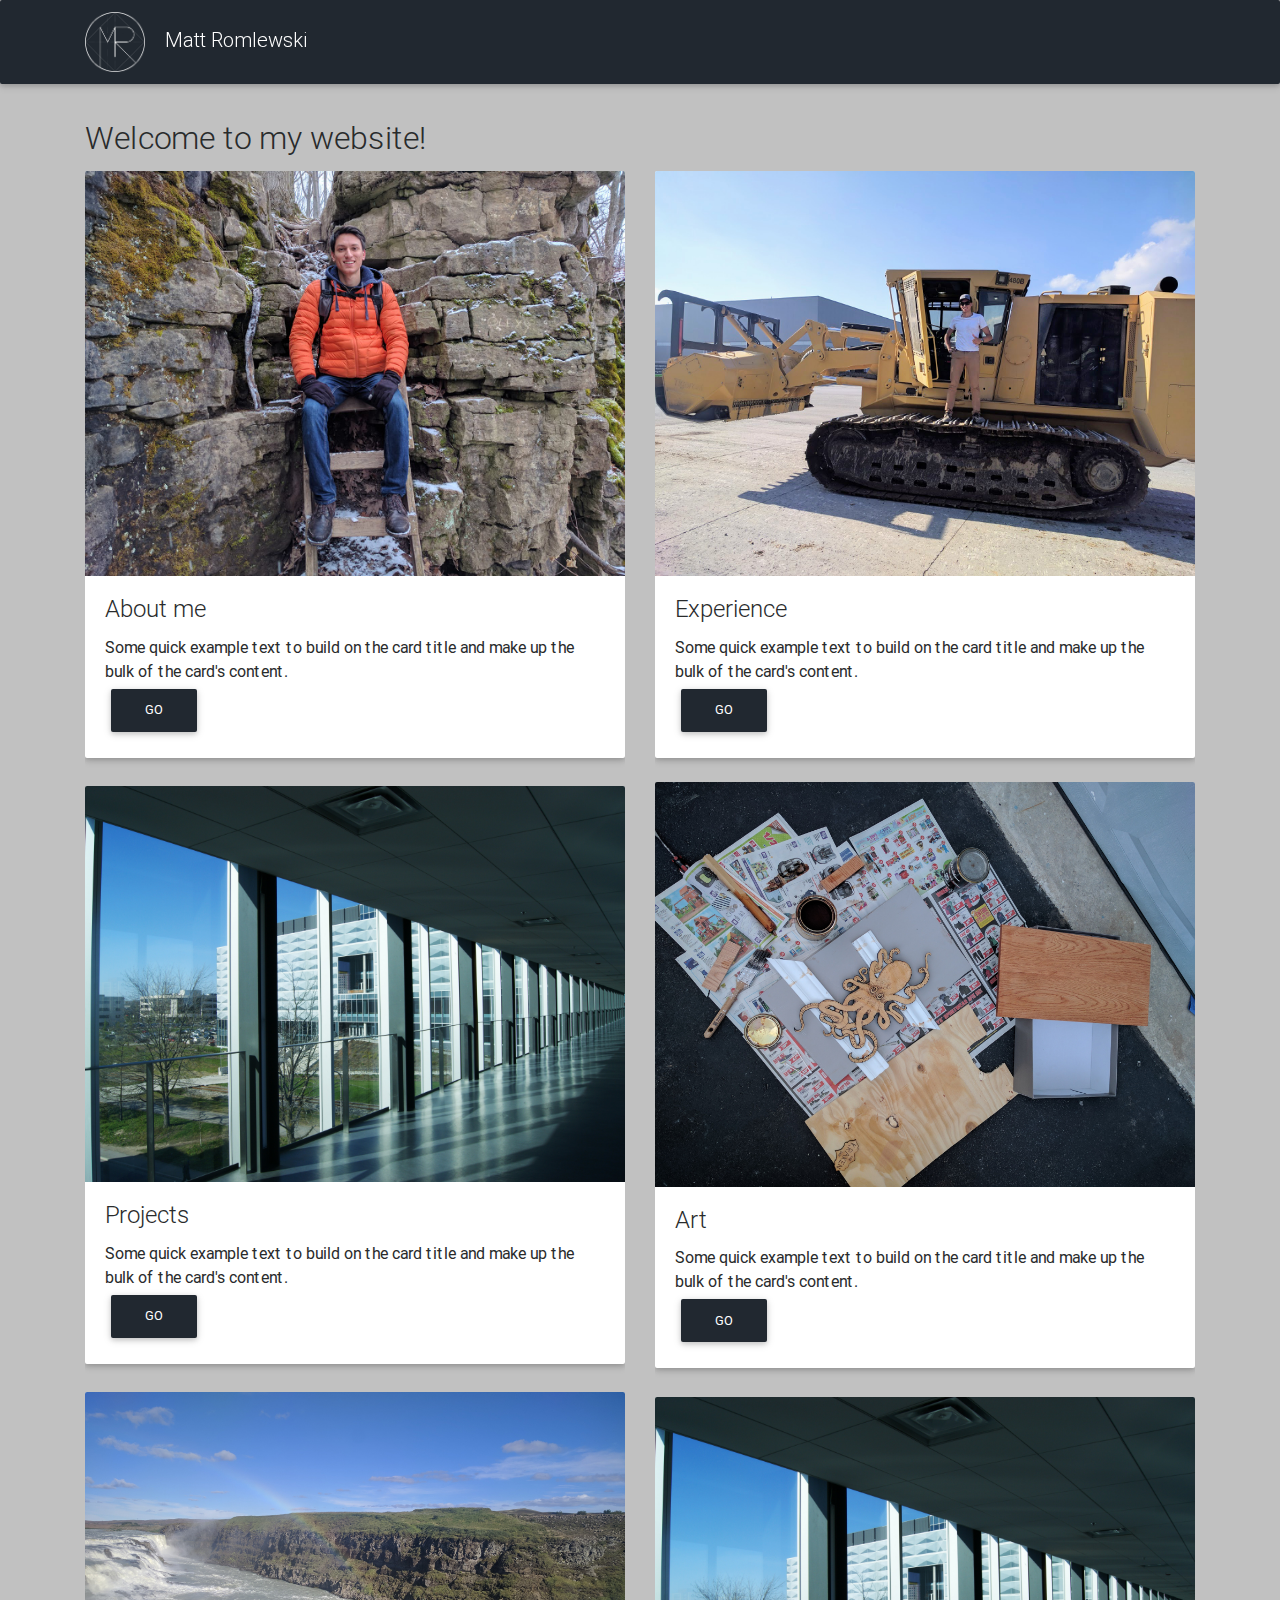
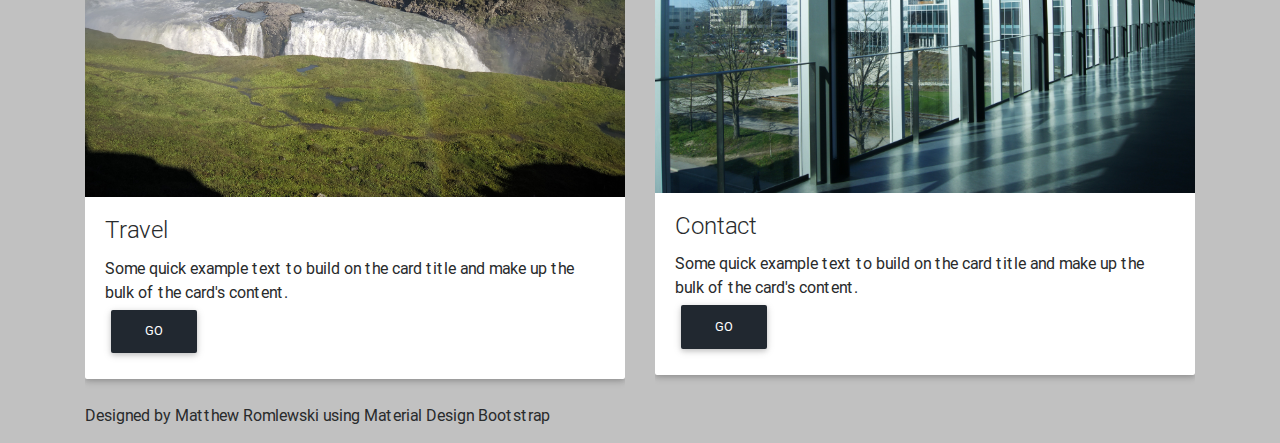
==== index.html @ 35d5eb34 "amout me" ====
<!DOCTYPE html>
<html lang="en">

<head>
    <meta charset="utf-8">
    <meta name="viewport" content="width=device-width, initial-scale=1, shrink-to-fit=no">
    <meta http-equiv="x-ua-compatible" content="ie=edge">
    <title>Matt Romlewski</title>
    <!-- Font Awesome -->
    <link rel="stylesheet" href="https://maxcdn.bootstrapcdn.com/font-awesome/4.6.0/css/font-awesome.min.css">
    <!-- Bootstrap core CSS -->
    <link href="css/bootstrap.min.css" rel="stylesheet">
    <!-- Material Design Bootstrap -->
    <link href="css/mdb.min.css" rel="stylesheet">
    <!-- Your custom styles (optional) -->
    <link href="css/style.css" rel="stylesheet">

    <link rel="icon" href="img\res\mr.png">
</head>

<body>
    <header>
            
        <nav class="navbar fixed-top scrolling-navbar navbar-expand-lg navbar-dark bg-primary">
            <div class="container">

                <a class="navbar-brand" href="#"> <img id="" src="img\res\personalLogo3.png" alt="" width="60px" height="60px" href ="home.html">  &nbsp &nbspMatt Romlewski</a>
                <button class="navbar-toggler" type="button" data-toggle="collapse" data-target="#navbarSupportedContent" aria-controls="navbarSupportedContent"
                    aria-expanded="false" aria-label="Toggle navigation">
                    <span class="navbar-toggler-icon"></span>
                </button>
                
                <div class="collapse navbar-collapse" id="navbarSupportedContent">
                    <ul class="navbar-nav mr-auto">
                        <li class="nav-item active">
                            <a class="nav-link" href="#">Home <span class="sr-only">(current)</span></a>
                        </li>
                        <li class="nav-item">
                                <a class="nav-link" href="about.html">About me</a>
                        </li>
                        <li class="nav-item">
                                <a class="nav-link" href="#">Experience</a>
                        </li>
                        <li class="nav-item">
                            <a class="nav-link" href="#">Projects</a>
                        </li>
                        <li class="nav-item">
                            <a class="nav-link" href="#">Art</a>
                        </li>
                        <li class="nav-item">
                                <a class="nav-link" href="#">Travel</a>
                        </li>
                        <li class="nav-item">
                                <a class="nav-link" href="#">Contact</a>
                        </li>
                    </ul>
                </div>
            </div>
        </nav>
    </header>

  <main>
    <div class="container">
        <br><br><br><br><br>
        
        <h2 class="mb-1">Welcome to my website!</h2>
        
        <div class="row">
            <div class="col-md-6">
                <div class="flex-center flex-column animated fadeIn">                                    
                    <div class="view overlay hm-white-slight">
                        <div class="card">
                            <div class="view overlay hm-white-slight">
                                <img src="img\res\ladder.jpg" class="img-fluid" alt="">
                                <a>
                                    <div class="mask"></div>
                                </a>
                            </div>
                            <div class="card-block">
                                <h4 class="card-title">About me</h4>
                                <p class="card-text">Some quick example text to build on the card title and make up the bulk of the card's content.</p>
                                <a href="about.html" class="btn bg-primary">Go</a>
                            </div>  
                        </div> 
                        <br>                                              
                    </div>                                     
                </div>
            </div>

            <div class="col-md-6">
                
                <div class="flex-center flex-column animated fadeIn">                                    
                    <div class="view overlay hm-white-slight">
                        <div class="card">
                            <div class="view overlay hm-white-slight">
                                <img src="img\res\480.jpg" class="img-fluid" alt="">
                                <a>
                                    <div class="mask"></div>
                                </a>
                            </div>
                            <div class="card-block">
                                <h4 class="card-title">Experience</h4>
                                <p class="card-text">Some quick example text to build on the card title and make up the bulk of the card's content.</p>
                                <a href="#" class="btn bg-primary">Go</a>
                            </div>  
                        </div> 
                        <br>                                             
                    </div>                                     
                </div>                        
            </div>
        </div>

        <div class="row">
            <div class="col-md-6">
                <div class="flex-center flex-column animated fadeIn">                                    
                    <div class="view overlay hm-white-slight">
                        <div class="card">
                            <div class="view overlay hm-white-slight">
                                <img src="img\res\bridge.jpg" class="img-fluid" alt="">
                                <a>
                                    <div class="mask"></div>
                                </a>
                            </div>
                            <div class="card-block">
                                <h4 class="card-title">Projects</h4>
                                <p class="card-text">Some quick example text to build on the card title and make up the bulk of the card's content.</p>
                                <a href="#" class="btn bg-primary">Go</a>
                            </div>  
                        </div>  
                        <br>                                             
                    </div>                                     
                </div>        
            </div>        

            <div class="col-md-6">
                <div class="flex-center flex-column animated fadeIn">                                    
                    <div class="view overlay hm-white-slight">
                        <div class="card">
                            <div class="view overlay hm-white-slight">
                                <img src="img\res\kraken.jpg" class="img-fluid" alt="">
                                <a>
                                    <div class="mask"></div>
                                </a>
                            </div>
                            <div class="card-block">
                                <h4 class="card-title">Art</h4>
                                <p class="card-text">Some quick example text to build on the card title and make up the bulk of the card's content.</p>
                                <a href="#" class="btn bg-primary">Go</a>
                            </div>  
                        </div>  
                        <br>                                             
                    </div>                                     
                </div>
            </div>
        </div>
        <div class="row">
                <div class="col-md-6">
                    <div class="flex-center flex-column animated fadeIn">                                    
                        <div class="view overlay hm-white-slight">
                            <div class="card">
                                <div class="view overlay hm-white-slight">
                                    <img src="img\res\gulfoss.jpg" class="img-fluid" alt="">
                                    <a>
                                        <div class="mask"></div>
                                    </a>
                                </div>
                                <div class="card-block">
                                    <h4 class="card-title">Travel</h4>
                                    <p class="card-text">Some quick example text to build on the card title and make up the bulk of the card's content.</p>
                                    <a href="#" class="btn bg-primary">Go</a>
                                </div>  
                            </div>  
                            <br>                                             
                        </div>                                     
                    </div>        
                </div>        
    
                <div class="col-md-6">
                    <div class="flex-center flex-column animated fadeIn">                                    
                        <div class="view overlay hm-white-slight">
                            <div class="card">
                                <div class="view overlay hm-white-slight">
                                    <img src="img\res\bridge.jpg" class="img-fluid" alt="">
                                    <a >
                                        <div class="mask"></div>
                                    </a>
                                </div>
                                <div class="card-block">
                                    <h4 class="card-title">Contact</h4>
                                    <p class="card-text">Some quick example text to build on the card title and make up the bulk of the card's content.</p>
                                    <a href="#" class="btn bg-primary">Go</a>
                                </div>  
                            </div>  
                            <br>                                             
                        </div>                                     
                    </div>
                </div>
            </div>
            <p>Designed by Matthew Romlewski using Material Design Bootstrap</p>
    </div>
  </main>
    <script type="text/javascript" src="js/jquery-3.1.1.min.js"></script>
    <script type="text/javascript" src="js/tether.min.js"></script>
    <script type="text/javascript" src="js/bootstrap.min.js"></script>
    <script type="text/javascript" src="js/mdb.min.js"></script>
</body>

</html>
---- css/style.css ----
body{

    background-color: #C1C1C1;
}

#myname {
    font-size: 1em;
}

#homeBar{
    background-color: #212830;
}

#lefttext{
    text-align: center;
}
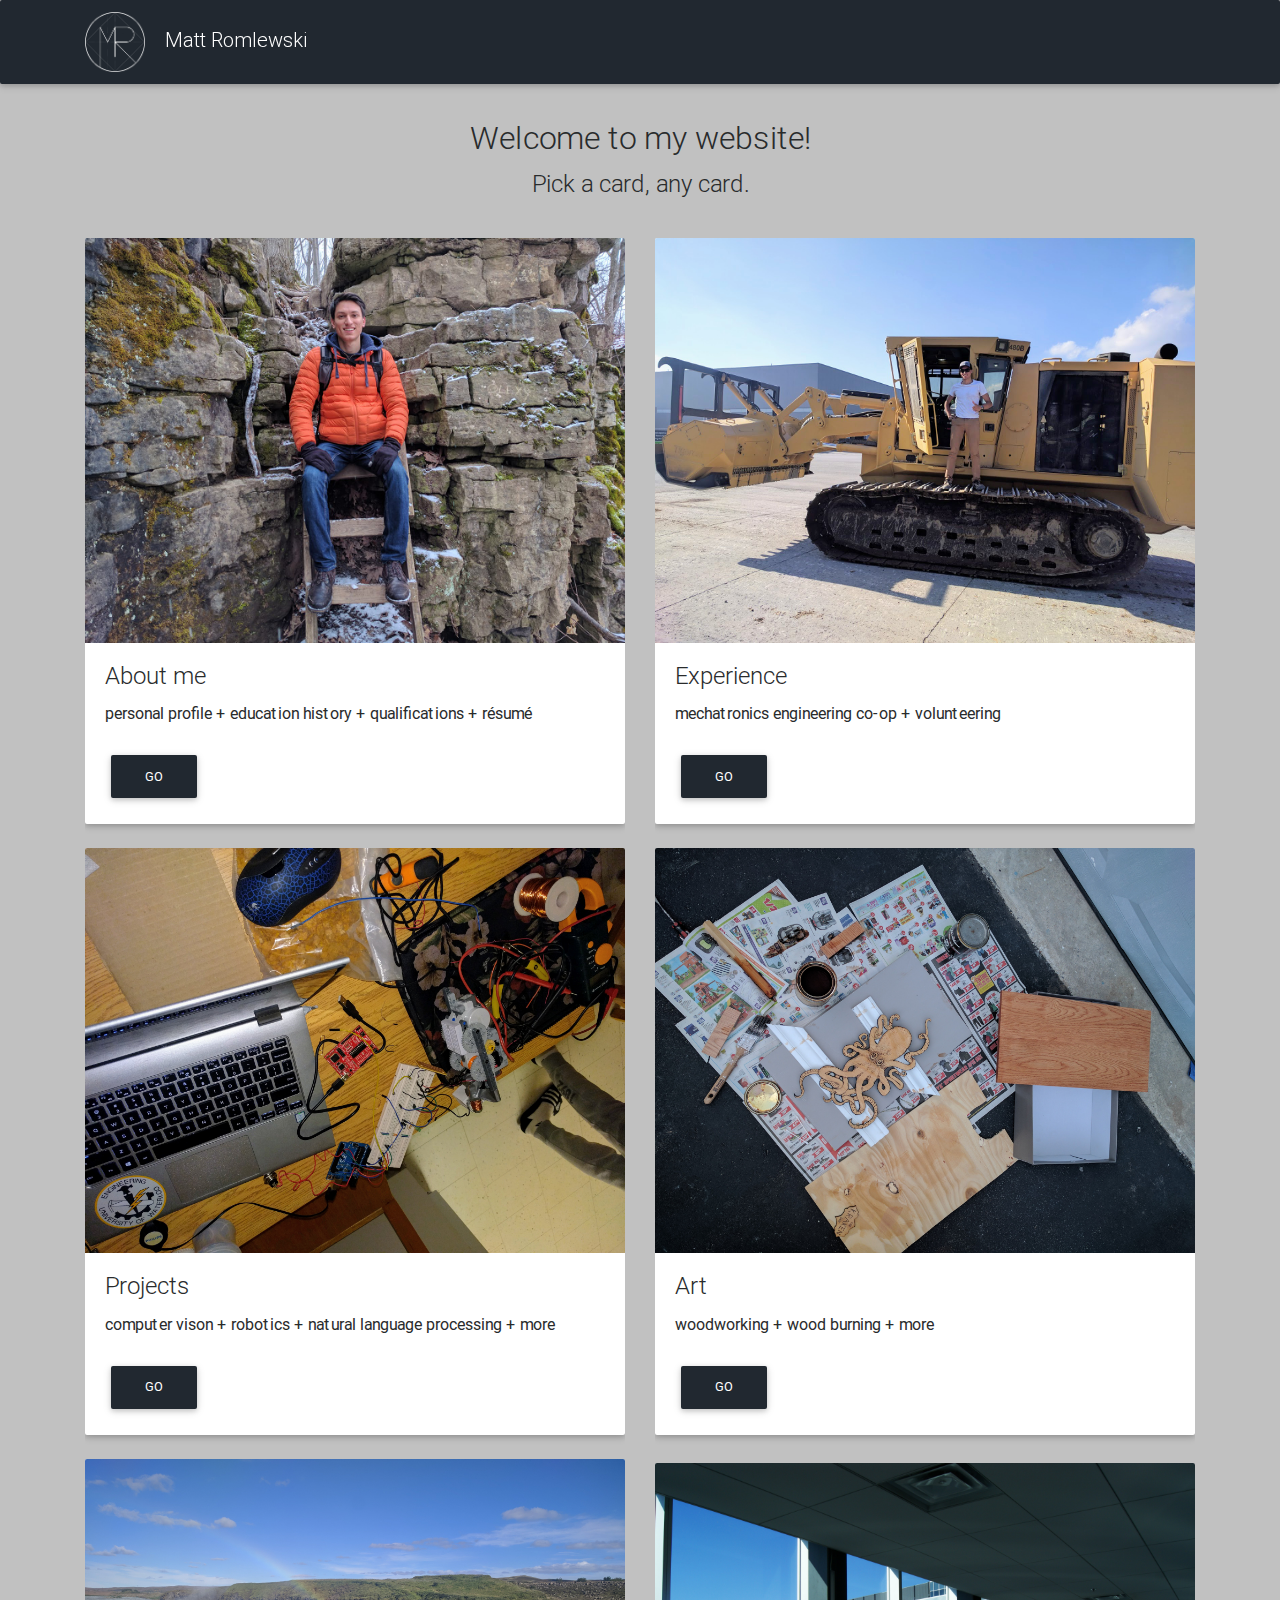
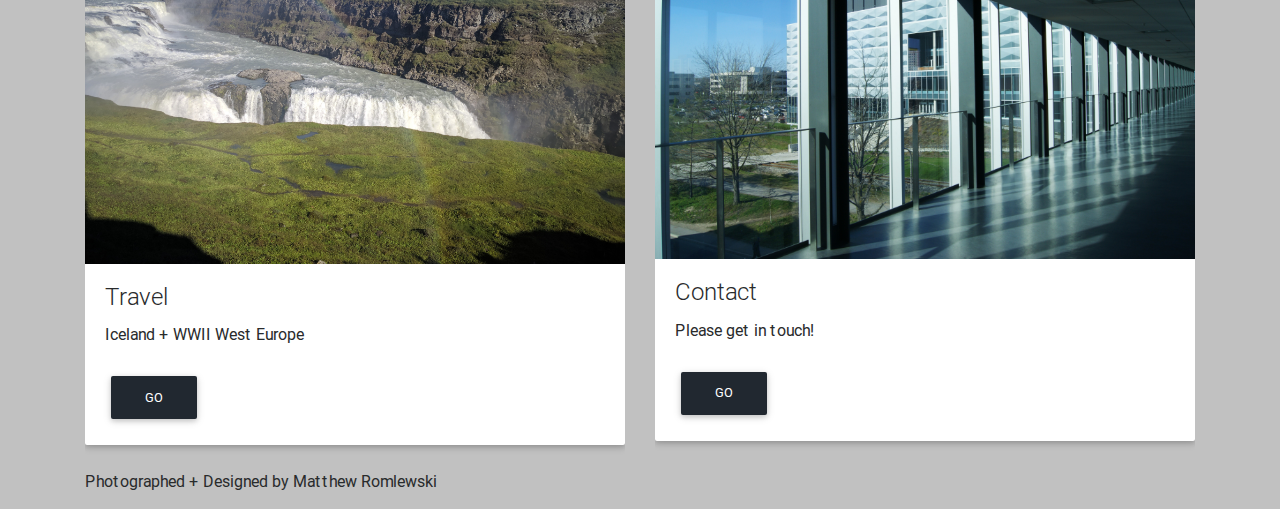
==== commit b780177d: "Card descriptions" ====
--- a/index.html
+++ b/index.html
@@ -63,8 +63,9 @@
     <div class="container">
         <br><br><br><br><br>
         
-        <h2 class="mb-1">Welcome to my website!</h2>
-        
+        <h2 id= "lefttext" class="mb-1">Welcome to my website! </h2>
+        <h4 id= "lefttext" class="mb-1">Pick a card, any card. </h4>
+        <br>
         <div class="row">
             <div class="col-md-6">
                 <div class="flex-center flex-column animated fadeIn">                                    
@@ -78,7 +79,8 @@
                             </div>
                             <div class="card-block">
                                 <h4 class="card-title">About me</h4>
-                                <p class="card-text">Some quick example text to build on the card title and make up the bulk of the card's content.</p>
+                                <p class="card-text">personal profile + education history + qualifications + résumé  </p>
+                                <br>
                                 <a href="about.html" class="btn bg-primary">Go</a>
                             </div>  
                         </div> 
@@ -100,7 +102,8 @@
                             </div>
                             <div class="card-block">
                                 <h4 class="card-title">Experience</h4>
-                                <p class="card-text">Some quick example text to build on the card title and make up the bulk of the card's content.</p>
+                                <p class="card-text">mechatronics engineering co-op + volunteering </p>
+                                <br>
                                 <a href="#" class="btn bg-primary">Go</a>
                             </div>  
                         </div> 
@@ -116,14 +119,15 @@
                     <div class="view overlay hm-white-slight">
                         <div class="card">
                             <div class="view overlay hm-white-slight">
-                                <img src="img\res\bridge.jpg" class="img-fluid" alt="">
+                                <img src="img\res\electronic.jpg" class="img-fluid" alt="">
                                 <a>
                                     <div class="mask"></div>
                                 </a>
                             </div>
                             <div class="card-block">
                                 <h4 class="card-title">Projects</h4>
-                                <p class="card-text">Some quick example text to build on the card title and make up the bulk of the card's content.</p>
+                                <p class="card-text">computer vison + robotics + natural language processing + more</p>
+                                <br>
                                 <a href="#" class="btn bg-primary">Go</a>
                             </div>  
                         </div>  
@@ -144,7 +148,9 @@
                             </div>
                             <div class="card-block">
                                 <h4 class="card-title">Art</h4>
-                                <p class="card-text">Some quick example text to build on the card title and make up the bulk of the card's content.</p>
+                                <p class="card-text">woodworking + wood burning + more</p>
+                                <br>
+
                                 <a href="#" class="btn bg-primary">Go</a>
                             </div>  
                         </div>  
@@ -166,7 +172,8 @@
                                 </div>
                                 <div class="card-block">
                                     <h4 class="card-title">Travel</h4>
-                                    <p class="card-text">Some quick example text to build on the card title and make up the bulk of the card's content.</p>
+                                    <p class="card-text">Iceland + WWII West Europe</p>
+                                    <br>
                                     <a href="#" class="btn bg-primary">Go</a>
                                 </div>  
                             </div>  
@@ -187,7 +194,8 @@
                                 </div>
                                 <div class="card-block">
                                     <h4 class="card-title">Contact</h4>
-                                    <p class="card-text">Some quick example text to build on the card title and make up the bulk of the card's content.</p>
+                                    <p class="card-text">Please get in touch!</p>
+                                    <br>
                                     <a href="#" class="btn bg-primary">Go</a>
                                 </div>  
                             </div>  
@@ -196,7 +204,7 @@
                     </div>
                 </div>
             </div>
-            <p>Designed by Matthew Romlewski using Material Design Bootstrap</p>
+            <p>Photographed + Designed by Matthew Romlewski</p>
     </div>
   </main>
     <script type="text/javascript" src="js/jquery-3.1.1.min.js"></script>
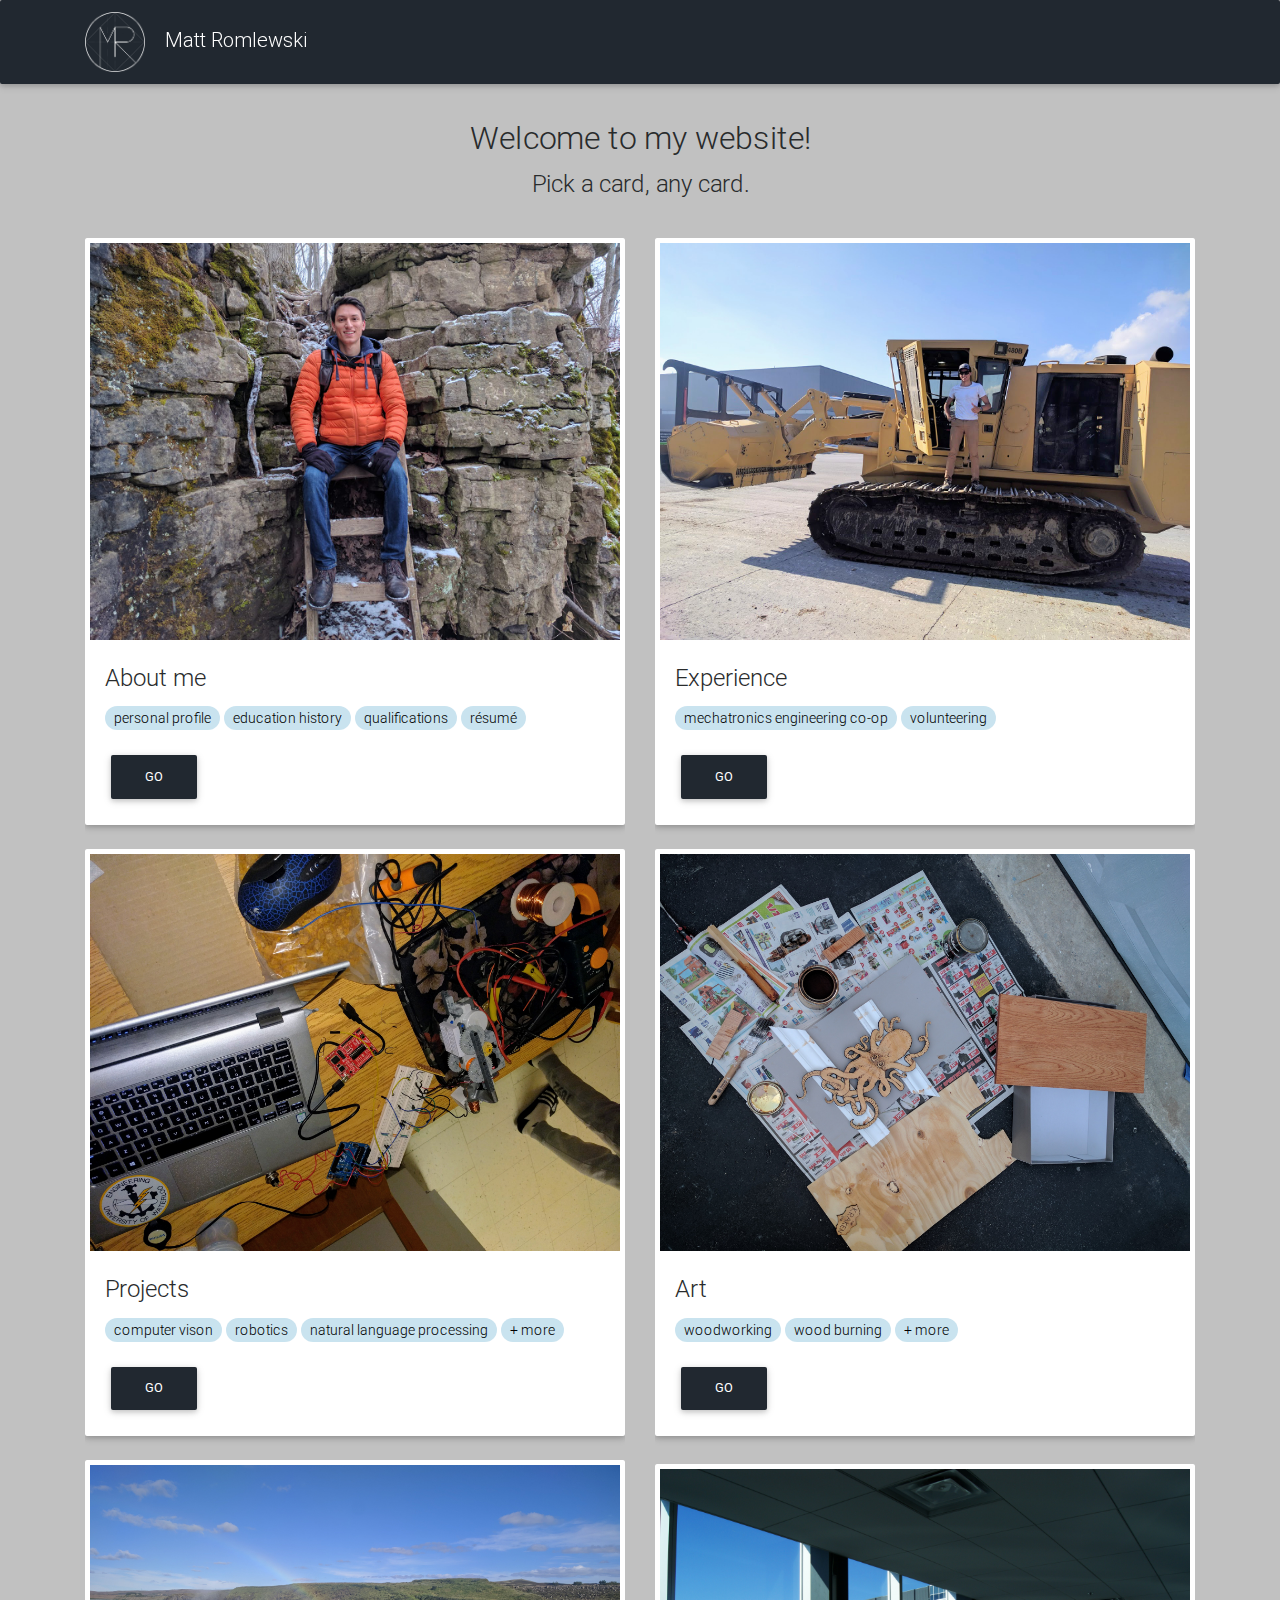
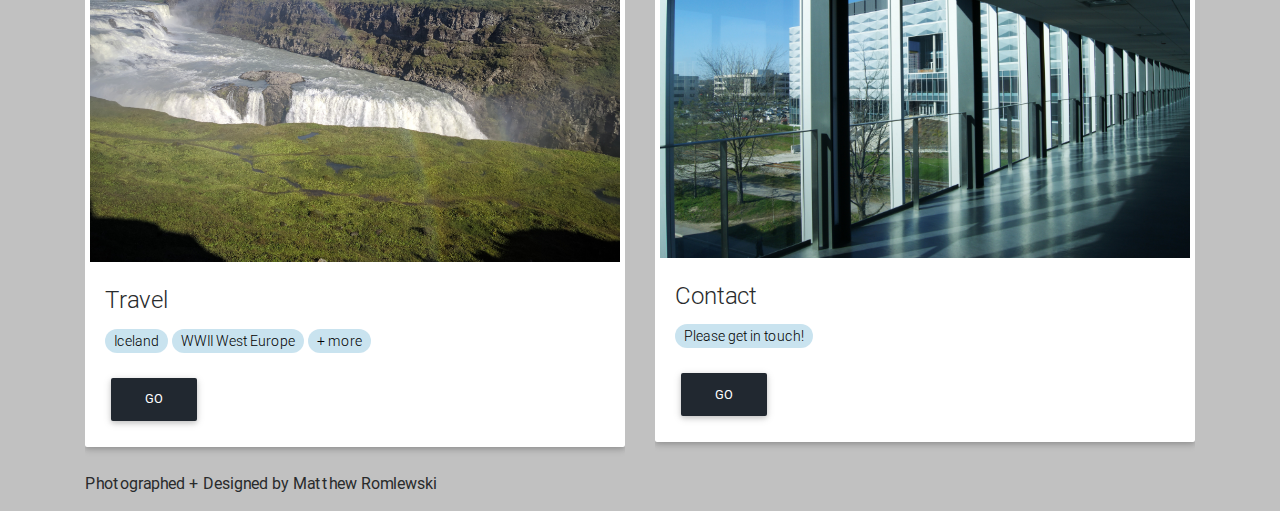
==== commit 706d8e77: "added pill badges and img padding modifying class" ====
--- a/index.html
+++ b/index.html
@@ -6,13 +6,9 @@
     <meta name="viewport" content="width=device-width, initial-scale=1, shrink-to-fit=no">
     <meta http-equiv="x-ua-compatible" content="ie=edge">
     <title>Matt Romlewski</title>
-    <!-- Font Awesome -->
     <link rel="stylesheet" href="https://maxcdn.bootstrapcdn.com/font-awesome/4.6.0/css/font-awesome.min.css">
-    <!-- Bootstrap core CSS -->
     <link href="css/bootstrap.min.css" rel="stylesheet">
-    <!-- Material Design Bootstrap -->
     <link href="css/mdb.min.css" rel="stylesheet">
-    <!-- Your custom styles (optional) -->
     <link href="css/style.css" rel="stylesheet">
 
     <link rel="icon" href="img\res\mr.png">
@@ -21,10 +17,10 @@
 <body>
     <header>
             
-        <nav class="navbar fixed-top scrolling-navbar navbar-expand-lg navbar-dark bg-primary">
+        <nav class="navbar fixed-top scrolling-navbar navbar-expand-lg navbar-dark bg-primary homeBar">
             <div class="container">
 
-                <a class="navbar-brand" href="#"> <img id="" src="img\res\personalLogo3.png" alt="" width="60px" height="60px" href ="home.html">  &nbsp &nbspMatt Romlewski</a>
+                <a class="navbar-brand" href=""> <img id="" src="img\res\personalLogo3.png" alt="" width="60px" height="60px" href ="index.html">  &nbsp &nbspMatt Romlewski</a>
                 <button class="navbar-toggler" type="button" data-toggle="collapse" data-target="#navbarSupportedContent" aria-controls="navbarSupportedContent"
                     aria-expanded="false" aria-label="Toggle navigation">
                     <span class="navbar-toggler-icon"></span>
@@ -39,7 +35,7 @@
                                 <a class="nav-link" href="about.html">About me</a>
                         </li>
                         <li class="nav-item">
-                                <a class="nav-link" href="#">Experience</a>
+                                <a class="nav-link" href="experience.html">Experience</a>
                         </li>
                         <li class="nav-item">
                             <a class="nav-link" href="#">Projects</a>
@@ -70,17 +66,23 @@
             <div class="col-md-6">
                 <div class="flex-center flex-column animated fadeIn">                                    
                     <div class="view overlay hm-white-slight">
-                        <div class="card">
-                            <div class="view overlay hm-white-slight">
-                                <img src="img\res\ladder.jpg" class="img-fluid" alt="">
+                        <div class="card ">
+                            <div class="view overlay hm-white-slight">
+                                <img src="img\res\ladder.jpg" class="paddedIMG img-fluid" alt="">
                                 <a>
                                     <div class="mask"></div>
                                 </a>
                             </div>
                             <div class="card-block">
                                 <h4 class="card-title">About me</h4>
-                                <p class="card-text">personal profile + education history + qualifications + résumé  </p>
-                                <br>
+                                <p class="card-text ">
+                                        <h5><span class="badge-pill badge-light">personal profile</span> 
+                                            <span class="badge-pill badge-light">education history</span>
+                                            <span class="badge-pill badge-light">qualifications</span>
+                                            <span class="badge-pill badge-light">résumé</span>
+                                        </h5>
+                                </p>
+                               
                                 <a href="about.html" class="btn bg-primary">Go</a>
                             </div>  
                         </div> 
@@ -95,16 +97,17 @@
                     <div class="view overlay hm-white-slight">
                         <div class="card">
                             <div class="view overlay hm-white-slight">
-                                <img src="img\res\480.jpg" class="img-fluid" alt="">
+                                <img src="img\res\480.jpg" class=" paddedIMG img-fluid" alt="">
                                 <a>
                                     <div class="mask"></div>
                                 </a>
                             </div>
                             <div class="card-block">
                                 <h4 class="card-title">Experience</h4>
-                                <p class="card-text">mechatronics engineering co-op + volunteering </p>
-                                <br>
-                                <a href="#" class="btn bg-primary">Go</a>
+                                <h5><span class="badge-pill badge-light">mechatronics engineering co-op</span> 
+                                    <span class="badge-pill badge-light">volunteering</span>
+                                </h5>
+                                <a href="experience.html" class="btn bg-primary">Go</a>
                             </div>  
                         </div> 
                         <br>                                             
@@ -119,16 +122,20 @@
                     <div class="view overlay hm-white-slight">
                         <div class="card">
                             <div class="view overlay hm-white-slight">
-                                <img src="img\res\electronic.jpg" class="img-fluid" alt="">
+                                <img src="img\res\electronic.jpg" class="paddedIMG img-fluid" alt="">
                                 <a>
                                     <div class="mask"></div>
                                 </a>
                             </div>
                             <div class="card-block">
                                 <h4 class="card-title">Projects</h4>
-                                <p class="card-text">computer vison + robotics + natural language processing + more</p>
-                                <br>
-                                <a href="#" class="btn bg-primary">Go</a>
+                                <h5><span class="badge-pill badge-light">computer vison</span> 
+                                    <span class="badge-pill badge-light">robotics</span>
+                                    <span class="badge-pill badge-light">natural language processing</span>
+                                    <span class="badge-pill badge-light">+ more</span>
+                                </h5>
+                                
+                                <a href="" class="btn bg-primary">Go</a>
                             </div>  
                         </div>  
                         <br>                                             
@@ -141,17 +148,21 @@
                     <div class="view overlay hm-white-slight">
                         <div class="card">
                             <div class="view overlay hm-white-slight">
-                                <img src="img\res\kraken.jpg" class="img-fluid" alt="">
-                                <a>
-                                    <div class="mask"></div>
-                                </a>
-                            </div>
-                            <div class="card-block">
+                                <img src="img\res\kraken.jpg" class="img-fluid paddedIMG" alt="">
+                                <a>
+                                    <div class="mask"></div>
+                                </a>
+                            </div>
+                            <div class="card-block">
+
                                 <h4 class="card-title">Art</h4>
-                                <p class="card-text">woodworking + wood burning + more</p>
-                                <br>
-
-                                <a href="#" class="btn bg-primary">Go</a>
+                                <h5><span class="badge-pill badge-light">woodworking</span> 
+                                    <span class="badge-pill badge-light">wood burning</span>
+                                    <span class="badge-pill badge-light">+ more</span>
+                                </h5>
+                                
+
+                                <a href="" class="btn bg-primary">Go</a>
                             </div>  
                         </div>  
                         <br>                                             
@@ -165,16 +176,19 @@
                         <div class="view overlay hm-white-slight">
                             <div class="card">
                                 <div class="view overlay hm-white-slight">
-                                    <img src="img\res\gulfoss.jpg" class="img-fluid" alt="">
+                                    <img src="img\res\gulfoss.jpg" class="img-fluid paddedIMG" alt="">
                                     <a>
                                         <div class="mask"></div>
                                     </a>
                                 </div>
                                 <div class="card-block">
                                     <h4 class="card-title">Travel</h4>
-                                    <p class="card-text">Iceland + WWII West Europe</p>
-                                    <br>
-                                    <a href="#" class="btn bg-primary">Go</a>
+                                    <h5><span class="badge-pill badge-light">Iceland</span> 
+                                        <span class="badge-pill badge-light">WWII West Europe</span>
+                                        <span class="badge-pill badge-light">+ more</span>
+                                    </h5>
+                                    
+                                    <a href="" class="btn bg-primary">Go</a>
                                 </div>  
                             </div>  
                             <br>                                             
@@ -187,16 +201,19 @@
                         <div class="view overlay hm-white-slight">
                             <div class="card">
                                 <div class="view overlay hm-white-slight">
-                                    <img src="img\res\bridge.jpg" class="img-fluid" alt="">
+                                    <img src="img\res\bridge.jpg" class="img-fluid paddedIMG" alt="">
                                     <a >
                                         <div class="mask"></div>
                                     </a>
                                 </div>
                                 <div class="card-block">
                                     <h4 class="card-title">Contact</h4>
-                                    <p class="card-text">Please get in touch!</p>
-                                    <br>
-                                    <a href="#" class="btn bg-primary">Go</a>
+                                    <h5><span class="badge-pill badge-light">Please get in touch!</span> 
+                                
+                                    </h5>
+                                    
+
+                                    <a href="" class="btn bg-primary">Go</a>
                                 </div>  
                             </div>  
                             <br>                                             
--- a/css/style.css
+++ b/css/style.css
@@ -7,10 +7,49 @@
     font-size: 1em;
 }
 
-#homeBar{
+.homeBar{
     background-color: #212830;
 }
 
 #lefttext{
     text-align: center;
 }
+
+.badge-light{
+    background-color: rgba(96, 173, 209, 0.34);
+    padding: 3px 9px 3px;
+    font-size: 14px;
+    font-weight: 300;
+    
+    font-family: Roboto,sans-serif;
+    white-space: nowrap;
+    color: #000000;
+    -webkit-border-radius: 15px;
+    -moz-border-radius: 15px;
+    border-radius: 15px;
+    line-height: 30px;
+}
+
+.badge-job{
+    background-color: rgba(167, 225, 252, 0.34);
+    padding: 3px 9px 3px;
+    font-size: 16px;
+    font-weight: 300;
+    
+    font-family: Roboto,sans-serif;
+    white-space: nowrap;
+    color: #000000;
+    -webkit-border-radius: 15px;
+    -moz-border-radius: 15px;
+    border-radius: 15px;
+    line-height: 30px;
+}
+
+.paddedIMG{
+    padding: 5px 5px;
+}
+
+
+.paddedIMG-heavy{
+    padding: 20px 20px;
+}
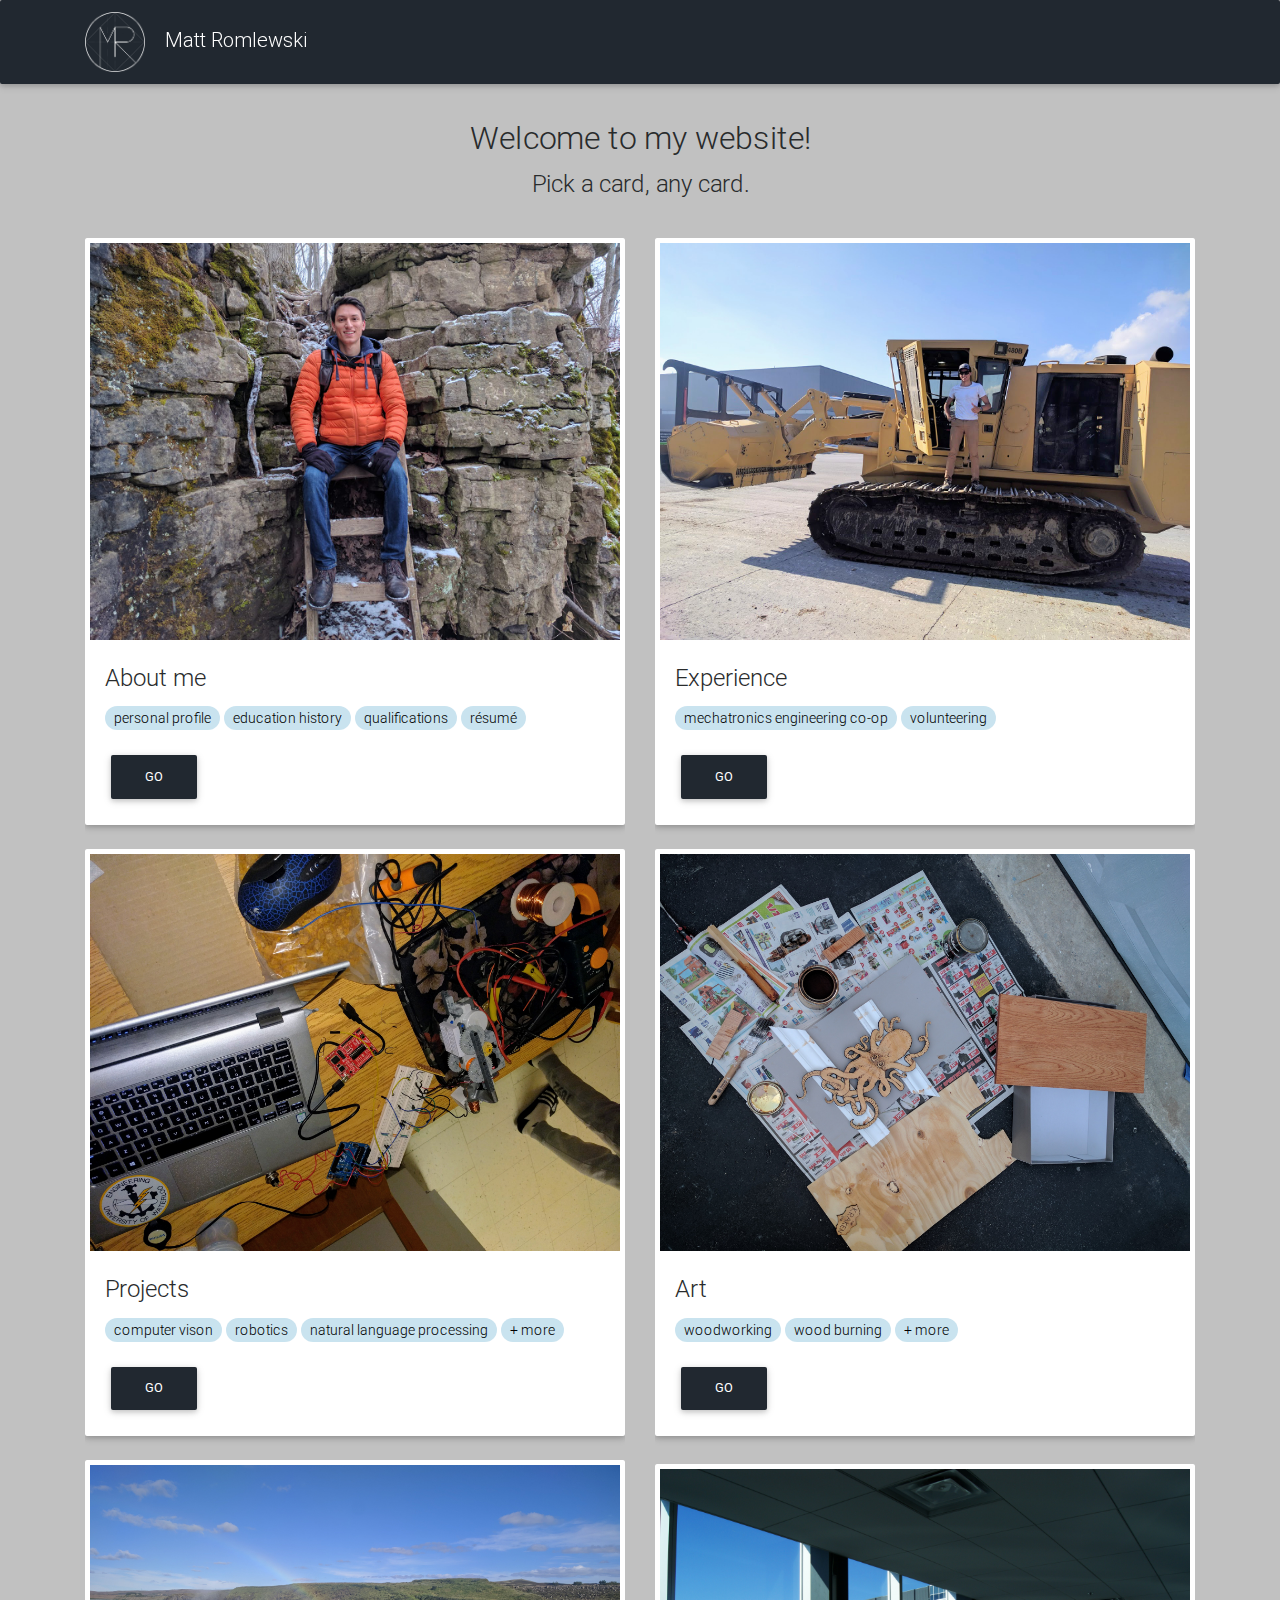
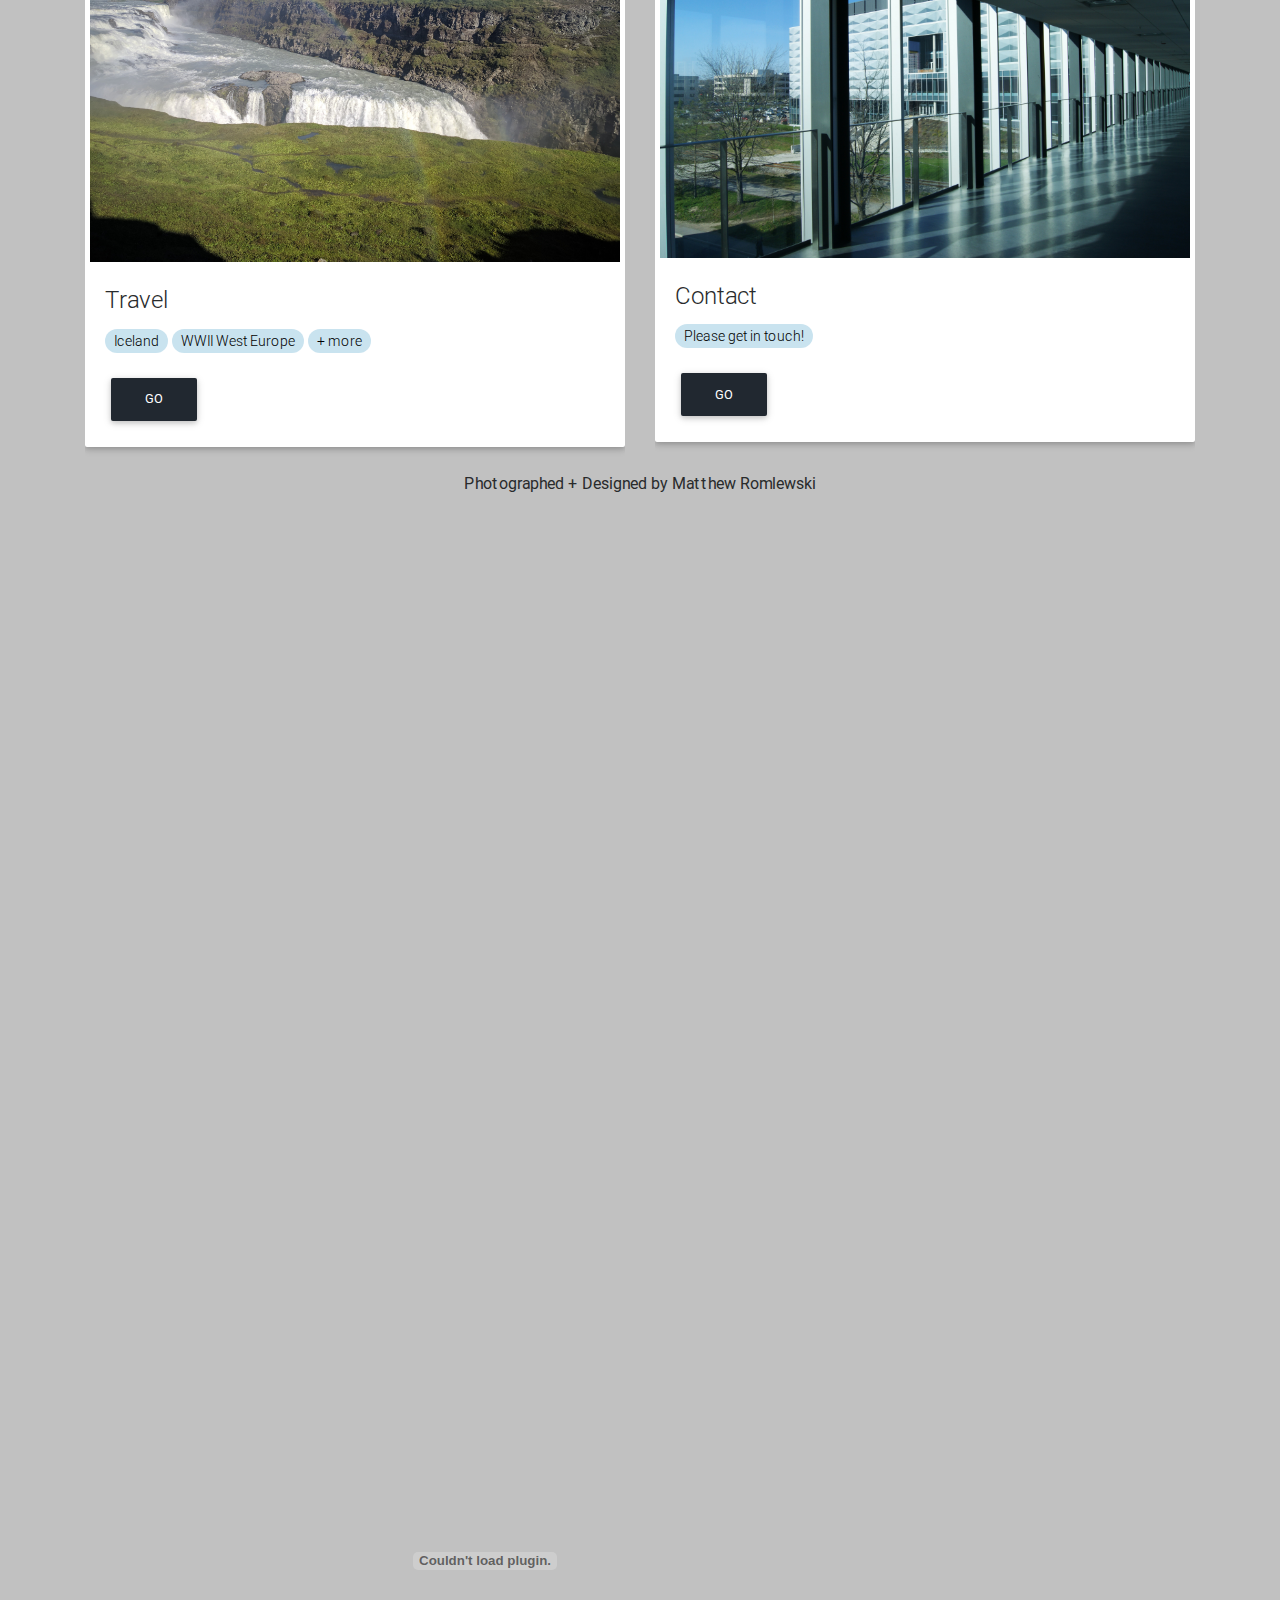
==== commit 2538f4b7: "updated about page and small changes elsewhere" ====
--- a/index.html
+++ b/index.html
@@ -59,8 +59,8 @@
     <div class="container">
         <br><br><br><br><br>
         
-        <h2 id= "lefttext" class="mb-1">Welcome to my website! </h2>
-        <h4 id= "lefttext" class="mb-1">Pick a card, any card. </h4>
+        <h2 class="mb-1 lefttext" >Welcome to my website! </h2>
+        <h4 class="mb-1 lefttext">Pick a card, any card. </h4>
         <br>
         <div class="row">
             <div class="col-md-6">
@@ -73,7 +73,7 @@
                                     <div class="mask"></div>
                                 </a>
                             </div>
-                            <div class="card-block">
+                            <div class="card-block ">
                                 <h4 class="card-title">About me</h4>
                                 <p class="card-text ">
                                         <h5><span class="badge-pill badge-light">personal profile</span> 
@@ -213,7 +213,7 @@
                                     </h5>
                                     
 
-                                    <a href="" class="btn bg-primary">Go</a>
+                                    <a href="" class="btn bg-primary ">Go</a>
                                 </div>  
                             </div>  
                             <br>                                             
@@ -221,7 +221,8 @@
                     </div>
                 </div>
             </div>
-            <p>Photographed + Designed by Matthew Romlewski</p>
+            <div class="lefttext"><p>Photographed + Designed by Matthew Romlewski</p></div>
+            <embed src="misc/matthewromlewski_cv_Soft.pdf"  width="800px" height="2100px"/>   
     </div>
   </main>
     <script type="text/javascript" src="js/jquery-3.1.1.min.js"></script>
--- a/css/style.css
+++ b/css/style.css
@@ -11,7 +11,7 @@
     background-color: #212830;
 }
 
-#lefttext{
+.lefttext{
     text-align: center;
 }
 
@@ -51,5 +51,15 @@
 
 
 .paddedIMG-heavy{
-    padding: 20px 20px;
+    padding: 30px 30px 10px 30px ;
+     
 }
+
+.btn-wide{
+    width: 200px;
+    
+}
+
+.centCard{
+    text-align: center;
+}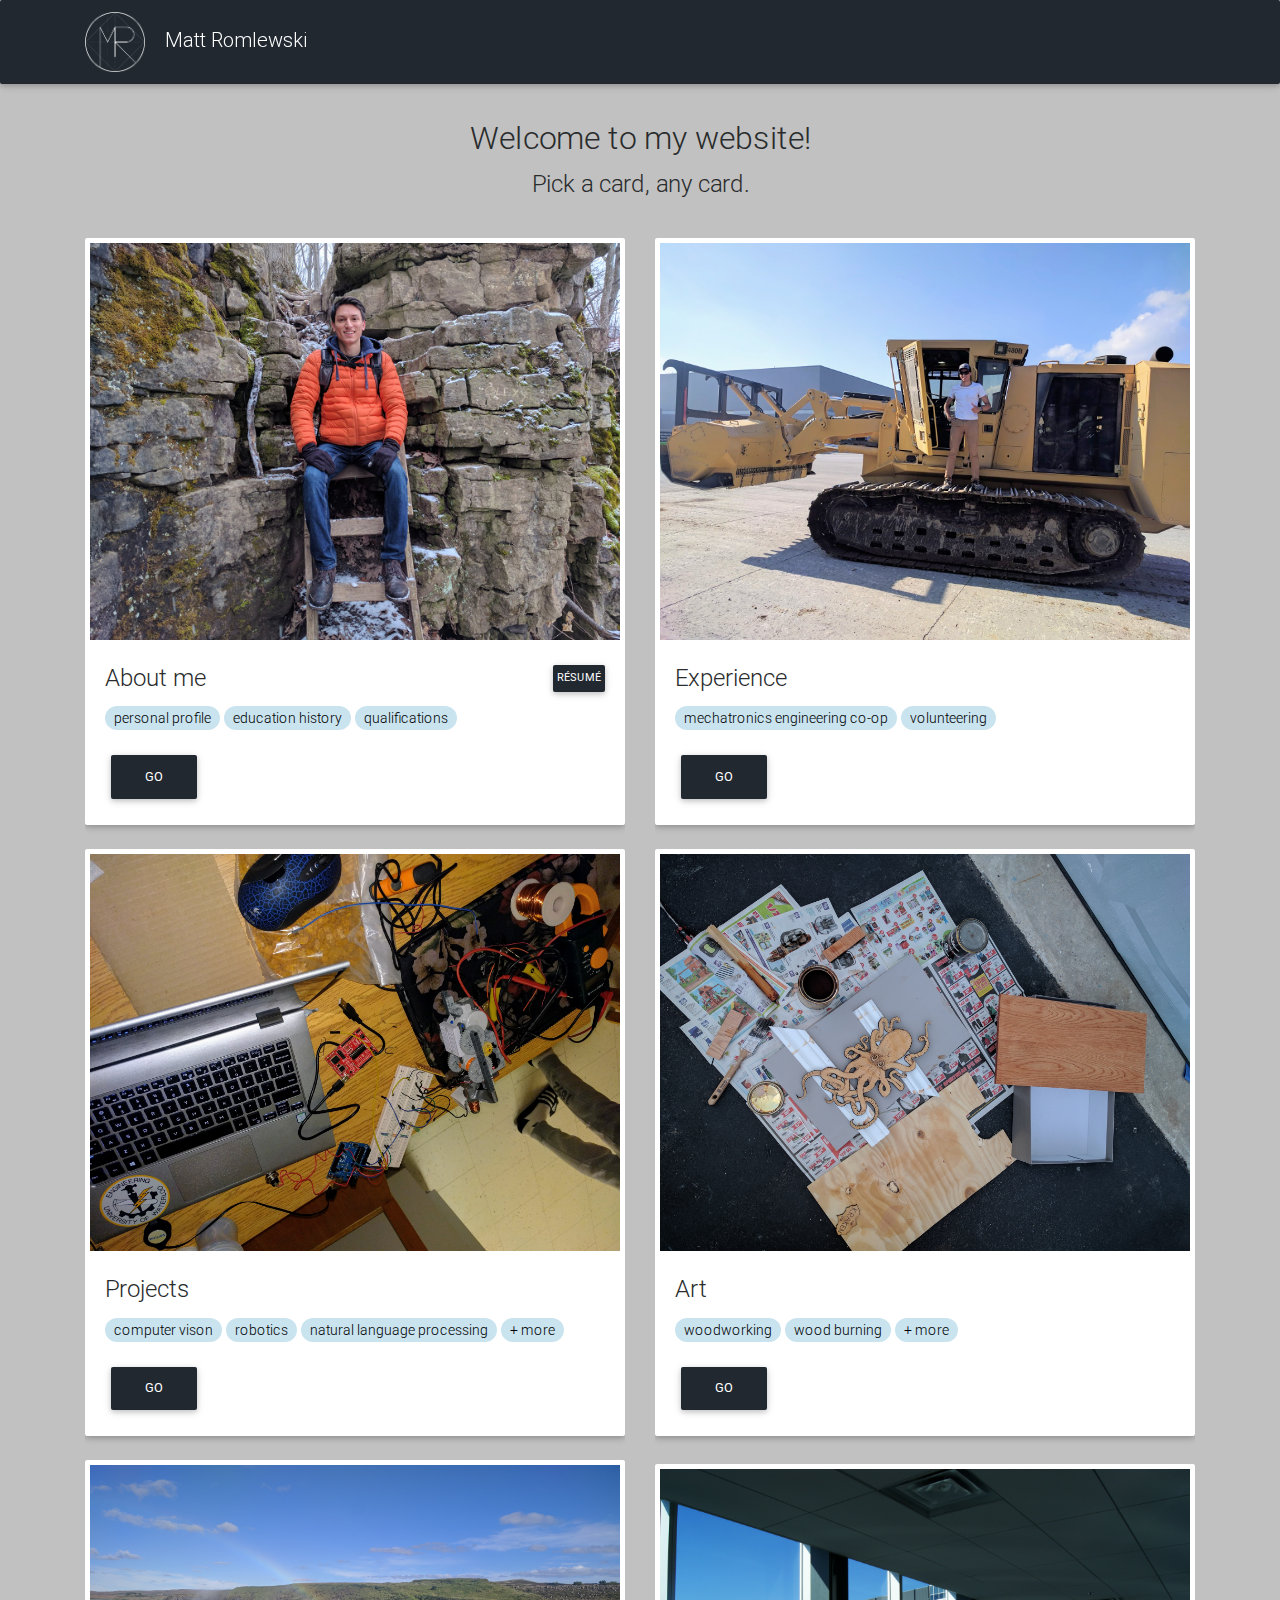
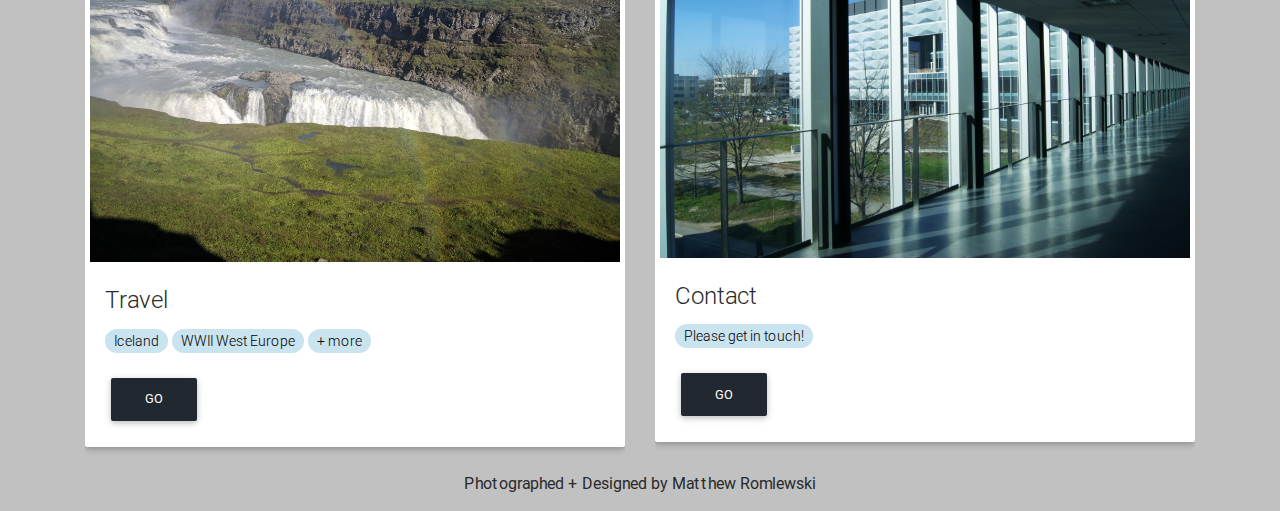
==== commit 4c95494b: "resume btn" ====
--- a/index.html
+++ b/index.html
@@ -9,8 +9,7 @@
     <link rel="stylesheet" href="https://maxcdn.bootstrapcdn.com/font-awesome/4.6.0/css/font-awesome.min.css">
     <link href="css/bootstrap.min.css" rel="stylesheet">
     <link href="css/mdb.min.css" rel="stylesheet">
-    <link href="css/style.css" rel="stylesheet">
-
+    <link href="css/style.css" rel="stylesheet">    
     <link rel="icon" href="img\res\mr.png">
 </head>
 
@@ -20,11 +19,13 @@
         <nav class="navbar fixed-top scrolling-navbar navbar-expand-lg navbar-dark bg-primary homeBar">
             <div class="container">
 
-                <a class="navbar-brand" href=""> <img id="" src="img\res\personalLogo3.png" alt="" width="60px" height="60px" href ="index.html">  &nbsp &nbspMatt Romlewski</a>
+                <a class="navbar-brand" href=""> <img id="" src="img\res\personalLogo3.png" alt="" width="60px" height="60px" href ="index.html">  &nbsp &nbspMatt Romlewski
                 <button class="navbar-toggler" type="button" data-toggle="collapse" data-target="#navbarSupportedContent" aria-controls="navbarSupportedContent"
                     aria-expanded="false" aria-label="Toggle navigation">
                     <span class="navbar-toggler-icon"></span>
                 </button>
+                
+            </a>
                 
                 <div class="collapse navbar-collapse" id="navbarSupportedContent">
                     <ul class="navbar-nav mr-auto">
@@ -74,16 +75,27 @@
                                 </a>
                             </div>
                             <div class="card-block ">
-                                <h4 class="card-title">About me</h4>
+                                <div class = "spaced">
+                                <h4 class="card-title">About me </h4>                              
+                                <a href="misc/matthewromlewski_cv_Soft.pdf" class="btn bg-primary btn-resume"  target="_blank">résumé</a>
+                                </div>
                                 <p class="card-text ">
                                         <h5><span class="badge-pill badge-light">personal profile</span> 
                                             <span class="badge-pill badge-light">education history</span>
                                             <span class="badge-pill badge-light">qualifications</span>
-                                            <span class="badge-pill badge-light">résumé</span>
+                                            <!-- <span  class="badge-pill badge-light-link"> <a href ="misc/matthewromlewski_cv_Soft.pdf">résumé </a><i class="fa fa-hand-o-left"></i></span> -->
                                         </h5>
                                 </p>
-                               
-                                <a href="about.html" class="btn bg-primary">Go</a>
+                               <!--  <div class = "spaced"> -->
+                                    <a href="about.html" class="btn bg-primary">Go</a>
+                                    
+                                <!-- </div> -->
+                                
+                                
+                                    
+                                
+                               <!--  <a href="misc/matthewromlewski_cv_Soft.pdf" class="btn bg-primary">Résumé</a> -->
+                                
                             </div>  
                         </div> 
                         <br>                                              
@@ -221,8 +233,7 @@
                     </div>
                 </div>
             </div>
-            <div class="lefttext"><p>Photographed + Designed by Matthew Romlewski</p></div>
-            <embed src="misc/matthewromlewski_cv_Soft.pdf"  width="800px" height="2100px"/>   
+            <div class="lefttext"><p>Photographed + Designed by Matthew Romlewski</p></div> 
     </div>
   </main>
     <script type="text/javascript" src="js/jquery-3.1.1.min.js"></script>
--- a/css/style.css
+++ b/css/style.css
@@ -5,6 +5,27 @@
 
 #myname {
     font-size: 1em;
+}
+
+.spaced{
+    
+    display: -webkit-flex; /* Safari */
+    -webkit-justify-content: space-around; /* Safari 6.1+ */
+    display: flex;
+    justify-content: space-between;
+}
+
+#resume{
+    text-align: right;
+
+}
+
+.btn-resume{
+    vertical-align: middle;
+    font-size: 11px;
+    padding:6px 4px 4px 4px ;
+    margin: 0px 0px 11.25px 0px;
+
 }
 
 .homeBar{
@@ -24,6 +45,21 @@
     font-family: Roboto,sans-serif;
     white-space: nowrap;
     color: #000000;
+    -webkit-border-radius: 15px;
+    -moz-border-radius: 15px;
+    border-radius: 15px;
+    line-height: 30px;
+}
+
+.badge-light-link{
+    background-color: rgba(96, 173, 209, 0.34);
+    padding: 3px 9px 3px;
+    font-size: 14px;
+    font-weight: 300;
+    
+    font-family: Roboto,sans-serif;
+    white-space: nowrap;
+    color: #1900ff;
     -webkit-border-radius: 15px;
     -moz-border-radius: 15px;
     border-radius: 15px;
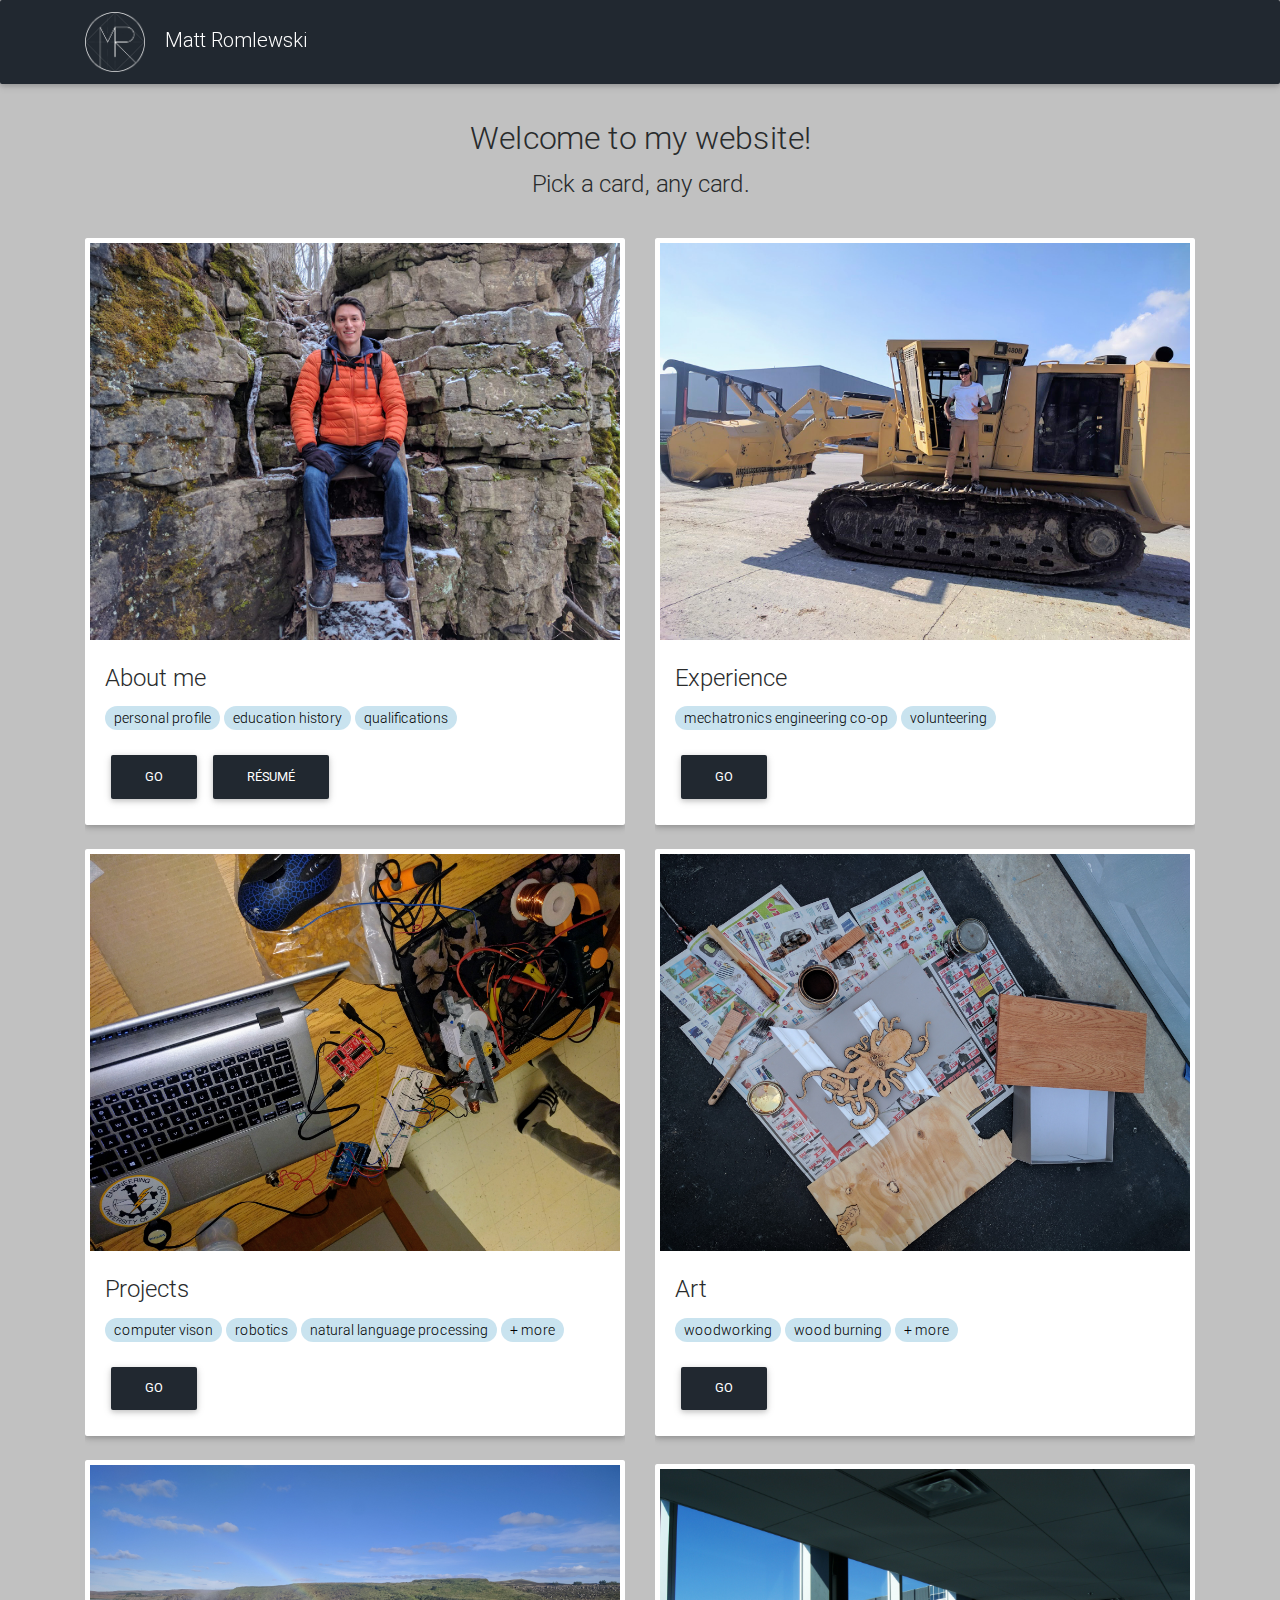
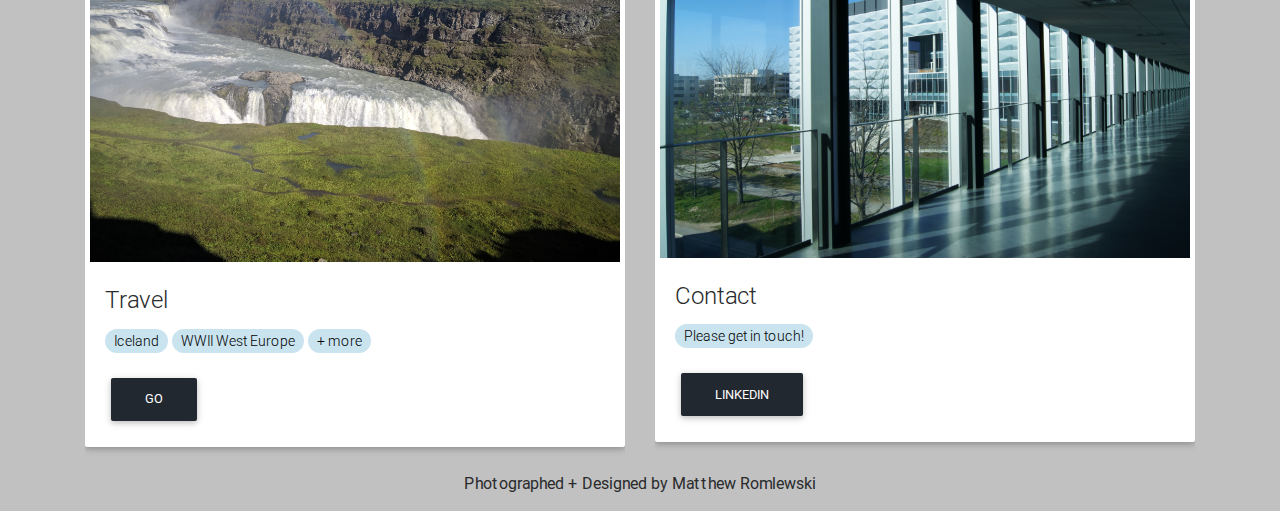
==== commit 5cea05f3: "homepage changes" ====
--- a/index.html
+++ b/index.html
@@ -77,7 +77,7 @@
                             <div class="card-block ">
                                 <div class = "spaced">
                                 <h4 class="card-title">About me </h4>                              
-                                <a href="misc/matthewromlewski_cv_Soft.pdf" class="btn bg-primary btn-resume"  target="_blank">résumé</a>
+                                
                                 </div>
                                 <p class="card-text ">
                                         <h5><span class="badge-pill badge-light">personal profile</span> 
@@ -88,6 +88,7 @@
                                 </p>
                                <!--  <div class = "spaced"> -->
                                     <a href="about.html" class="btn bg-primary">Go</a>
+                                    <a href="misc/matthewromlewski_cv_Soft.pdf" class="btn bg-primary"  target="_blank">résumé</a>
                                     
                                 <!-- </div> -->
                                 
@@ -219,13 +220,13 @@
                                     </a>
                                 </div>
                                 <div class="card-block">
+                
                                     <h4 class="card-title">Contact</h4>
-                                    <h5><span class="badge-pill badge-light">Please get in touch!</span> 
-                                
+                                    <h5>
+                                        <span class="badge-pill badge-light">Please get in touch!</span>
                                     </h5>
-                                    
-
-                                    <a href="" class="btn bg-primary ">Go</a>
+                                
+                                    <a href="https://www.linkedin.com/in/mromlewski" target = "_blank" class="btn bg-primary ">LinkedIn</a>
                                 </div>  
                             </div>  
                             <br>                                             
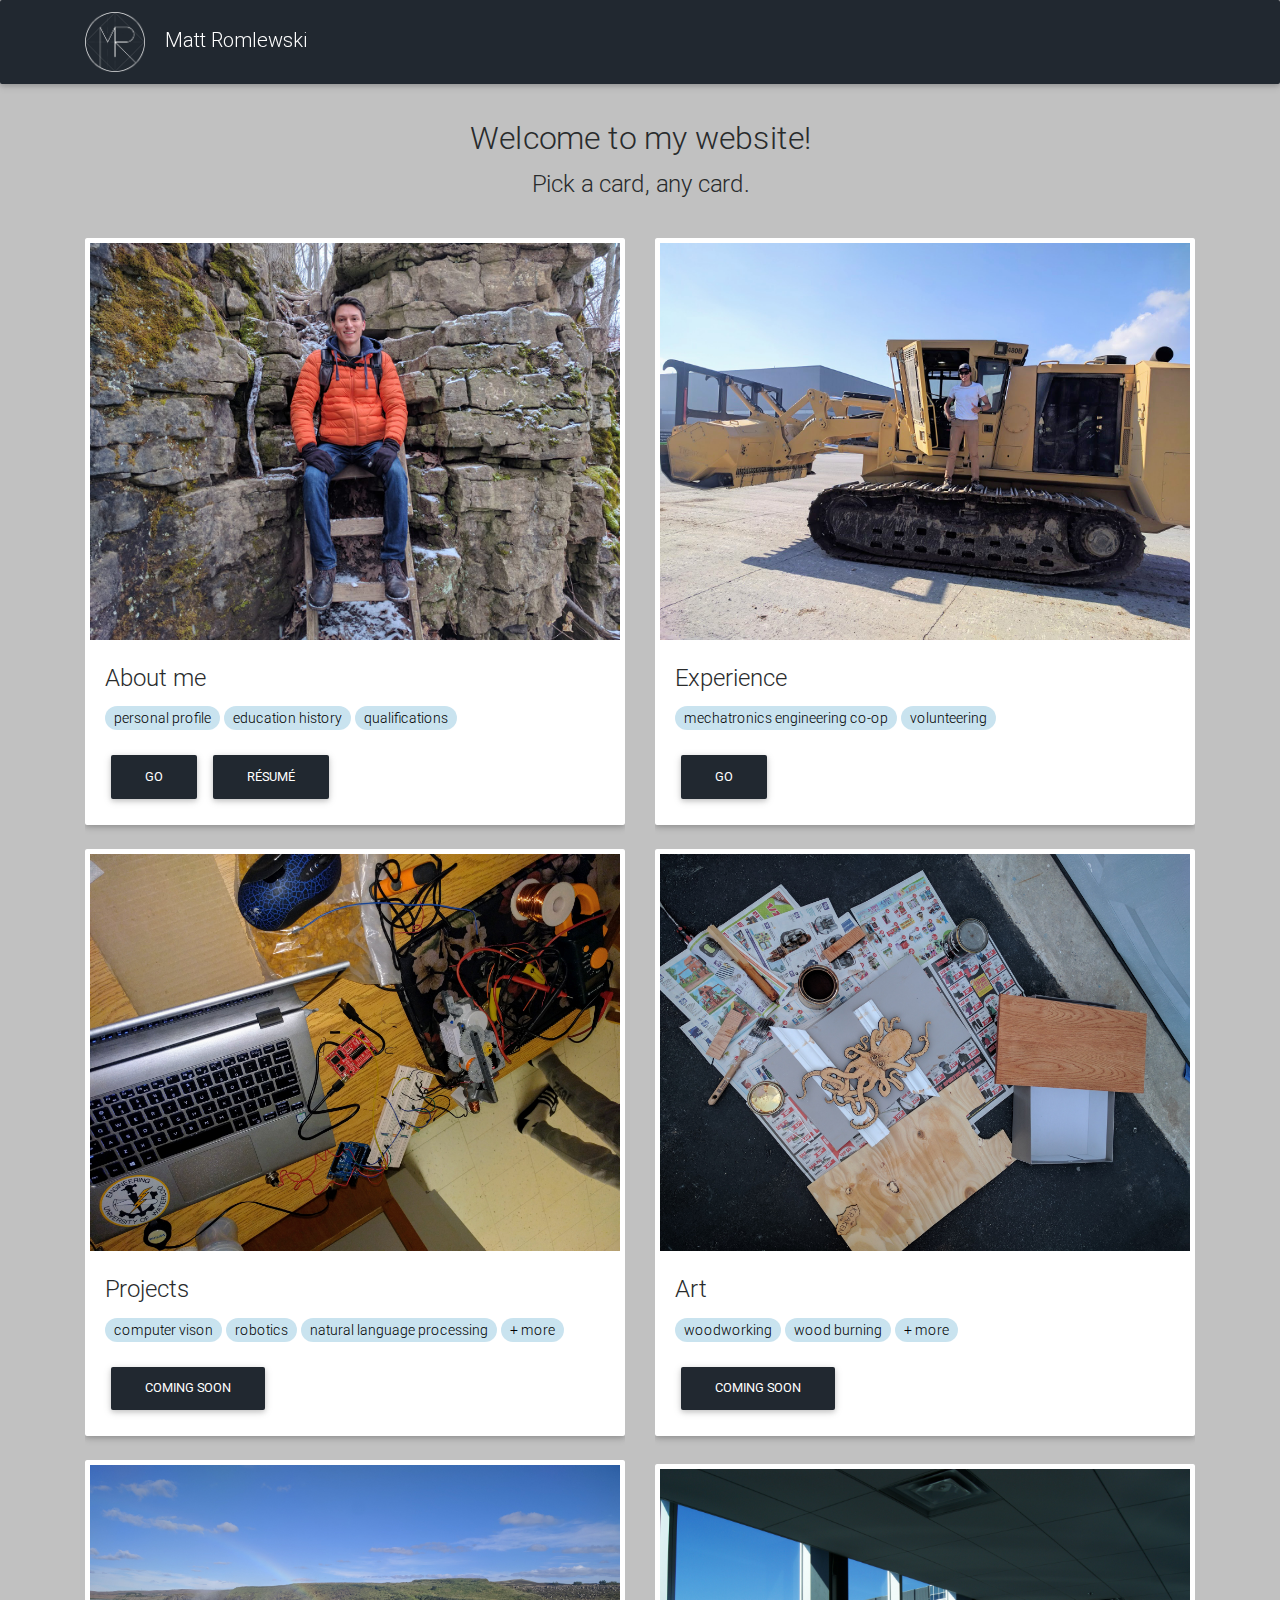
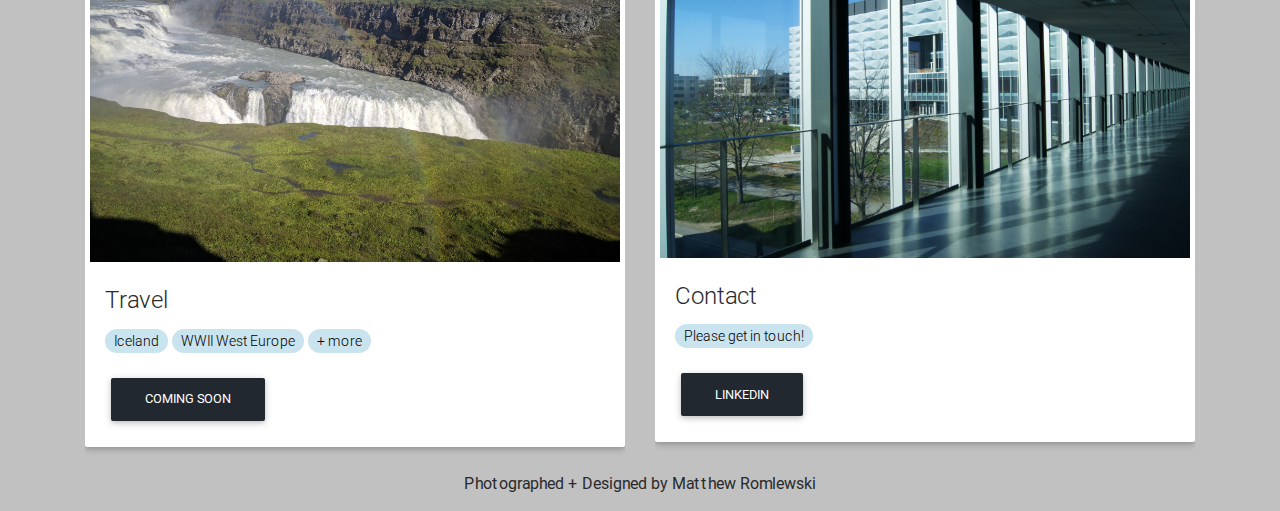
==== commit 35579e86: "Coming soon buttons" ====
--- a/index.html
+++ b/index.html
@@ -148,7 +148,7 @@
                                     <span class="badge-pill badge-light">+ more</span>
                                 </h5>
                                 
-                                <a href="" class="btn bg-primary">Go</a>
+                                <a class="btn bg-primary">Coming soon</a>
                             </div>  
                         </div>  
                         <br>                                             
@@ -175,7 +175,7 @@
                                 </h5>
                                 
 
-                                <a href="" class="btn bg-primary">Go</a>
+                                <a class="btn bg-primary">Coming soon</a>
                             </div>  
                         </div>  
                         <br>                                             
@@ -201,7 +201,7 @@
                                         <span class="badge-pill badge-light">+ more</span>
                                     </h5>
                                     
-                                    <a href="" class="btn bg-primary">Go</a>
+                                    <a class="btn bg-primary">Coming soon</a>
                                 </div>  
                             </div>  
                             <br>                                             
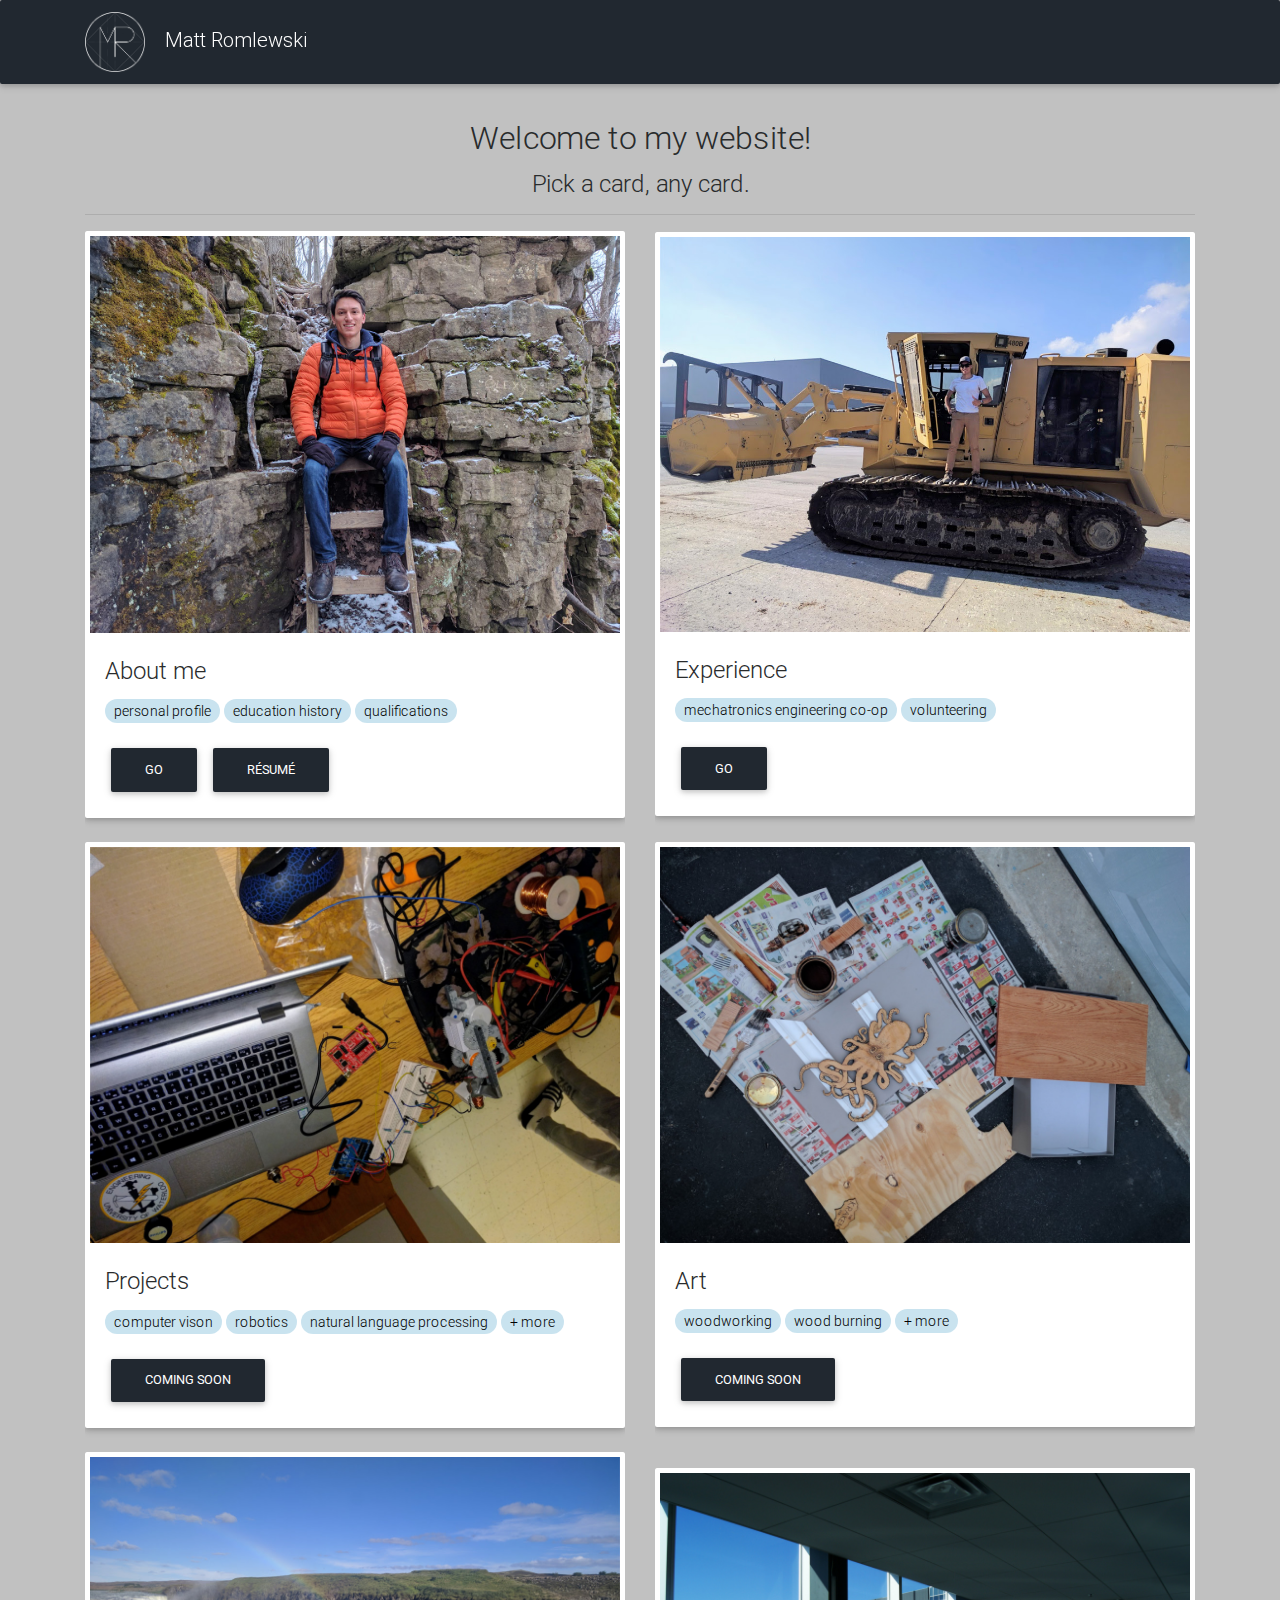
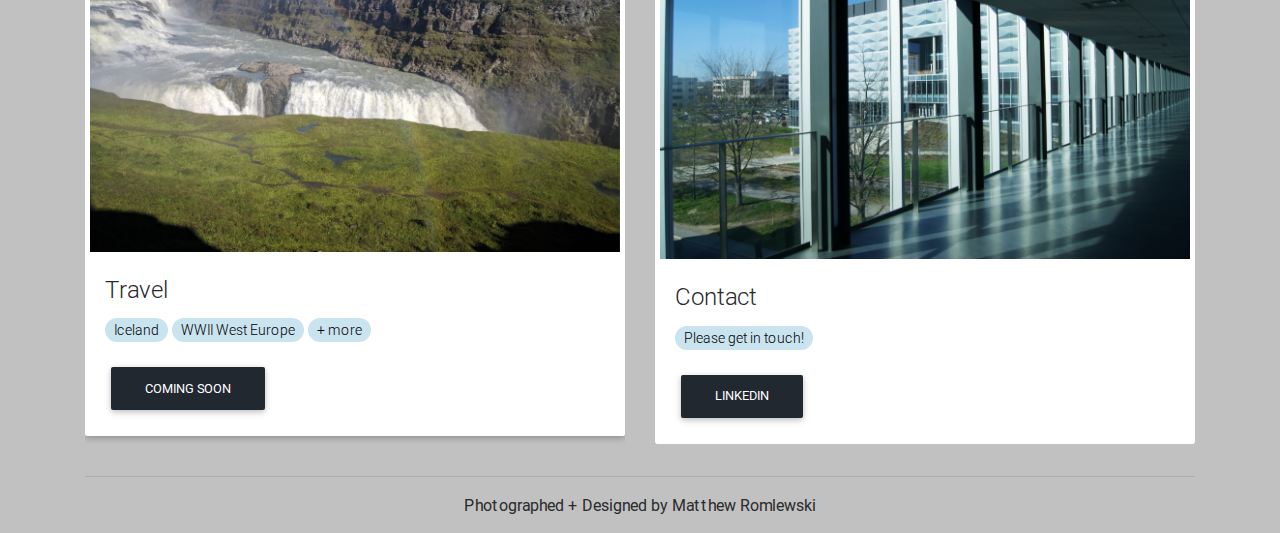
==== commit 2e6b7fdd: "authored tigercat exp" ====
--- a/index.html
+++ b/index.html
@@ -62,7 +62,8 @@
         
         <h2 class="mb-1 lefttext" >Welcome to my website! </h2>
         <h4 class="mb-1 lefttext">Pick a card, any card. </h4>
-        <br>
+        <hr>
+        
         <div class="row">
             <div class="col-md-6">
                 <div class="flex-center flex-column animated fadeIn">                                    
@@ -229,11 +230,12 @@
                                     <a href="https://www.linkedin.com/in/mromlewski" target = "_blank" class="btn bg-primary ">LinkedIn</a>
                                 </div>  
                             </div>  
-                            <br>                                             
+                                                                         
                         </div>                                     
                     </div>
                 </div>
             </div>
+            <hr>
             <div class="lefttext"><p>Photographed + Designed by Matthew Romlewski</p></div> 
     </div>
   </main>
--- a/css/style.css
+++ b/css/style.css
@@ -98,4 +98,12 @@
 
 .centCard{
     text-align: center;
+}
+
+.inItem{
+    list-style-type: disc;
+    list-style-position: inside;
+    text-indent: -1em;
+    padding-left: 1em;
+    
 }